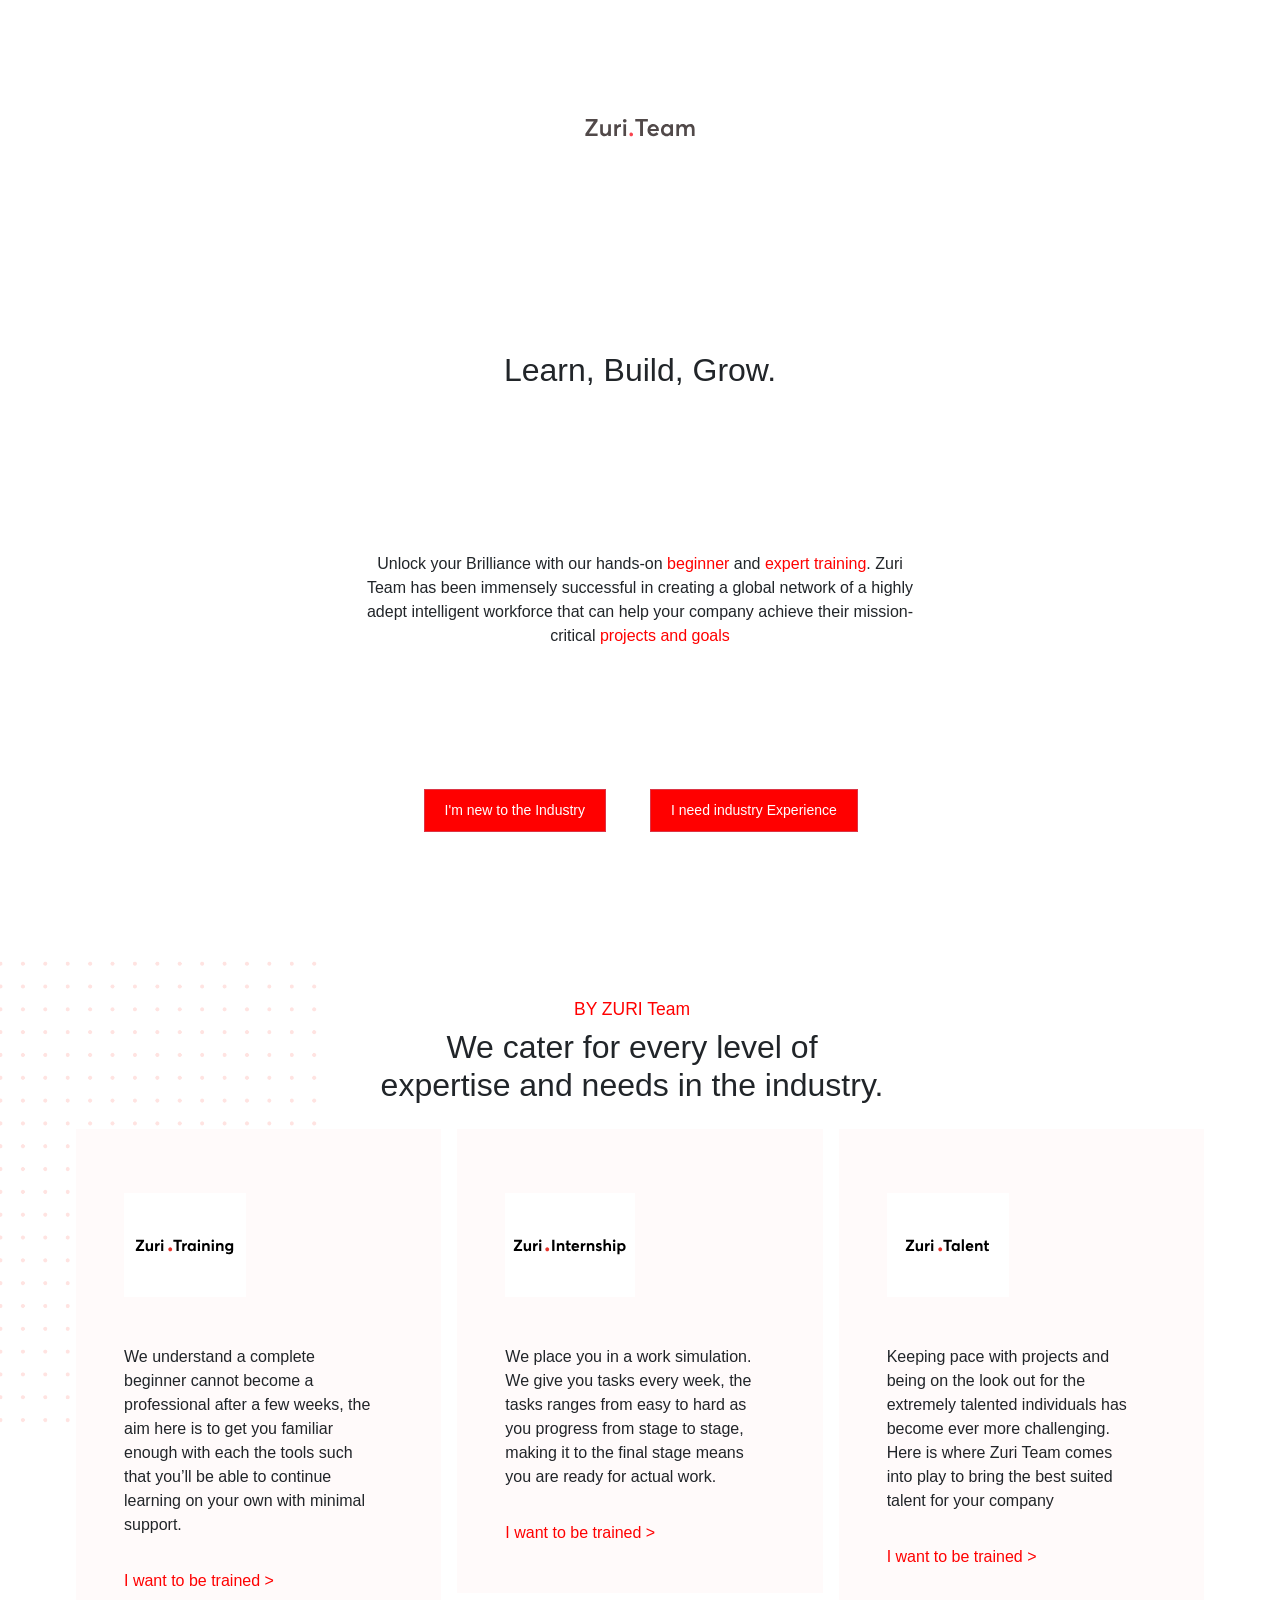
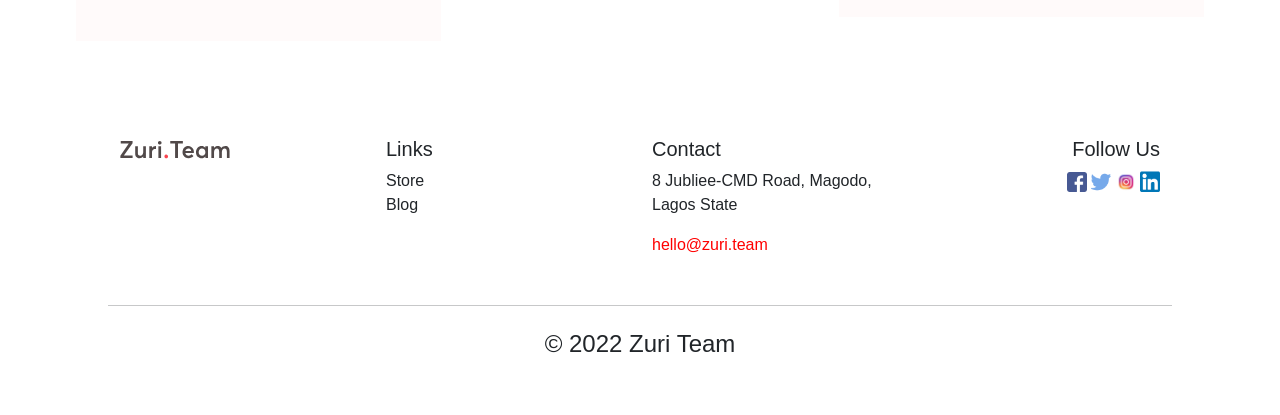
==== index.html @ 80d063a1 "Chore:Launched" ====
<!doctype html>
<html lang="en">
  <head>
    <!-- Required meta tags -->
    <meta charset="utf-8">
    <meta name="viewport" content="width=device-width, initial-scale=1">

    <!-- Bootstrap CSS -->
    <link href="https://cdn.jsdelivr.net/npm/bootstrap@5.1.3/dist/css/bootstrap.min.css" rel="stylesheet" integrity="sha384-1BmE4kWBq78iYhFldvKuhfTAU6auU8tT94WrHftjDbrCEXSU1oBoqyl2QvZ6jIW3" crossorigin="anonymous">

    <link rel="stylesheet" href="https://cdnjs.cloudflare.com/ajax/libs/font-awesome/4.7.0/css/font-awesome.min.css">
    <link rel="stylesheet" href="https://cdn.jsdelivr.net/npm/bootstrap-icons@1.8.2/font/bootstrap-icons.css">
    <link rel="stylesheet" type="text/css" href="mainstyle.css">

    <!-- favicons -->
    <link rel="icon" type="image/png" sizes="32x32" href="./assets/f2/favicon-32x32.png">
    <link rel="icon" type="image/png" sizes="16x16" href="./assets/f2/favicon-16x16.png">

    <title>Hello, world!</title>
    </head>

    <body>
        <div class="container-fluid">
            <div class="row gap-2 m-sm-2 m-md-3 m-lg-5 header">
                <div class="col-12 text-center">
                    <img class="header-img" src="./images/zuri-logo-full.svg" alt="Zuri.Team">
                </div>
                <div class="col-12 text-center">
                    <h2 class="text-bold header-bold">
                        Learn, Build, Grow.
                    </h2>
                </div>
                <div class="col-8 ms-auto me-auto text-center">
                    <p class="ps-sm-3 ps-md-5 pe-sm-3 pe-md-5 ms-sm-3 ms-lg-5 me-sm-3 me-lg-5">
                        Unlock your Brilliance with our hands-on <a href="to zuri files" class="link">beginner</a> and <a href="https://internship.zuri.team/" class="link">expert training</a>. Zuri Team has been immensely successful in creating a global network of a highly adept intelligent workforce that can help your company achieve their mission-critical <a href="to zuri.talent" class="link">projects and goals</a> 
                    </p>
                </div>
                <div class="row">
                    <div class="col-6 text-end">
                        <a href="./zuri_final_3/index.html" class="link text-center">
                            <button class="btn btn-1 btn-sm btn-danger">I'm new to the Industry</button>
                        </a>
                    </div>
                    <div class="col-6">
                        <a href="./zuri_final_2/index.html" class="link text-center">
                            <button class="btn btn-1 btn-sm btn-danger">I need industry Experience</button>
                        </a>
                    </div>
                </div>
            </div>


            <div class="row m-sm-2 m-md-3 m-lg-5 mb-5 mb-sm-5 pe-3">
                <div class="col-12 text-center">
                    <h5><small>BY ZURI Team</small></h5>
                    <h2 class="col-8 ms-auto me-auto text-center">
                        We cater for every level of <br> expertise and needs in the industry.
                    </h2>
                </div>

                <img class="left-img" src="./images/left_bvmv7q.png" alt="">     

                <div class="col-sm-12 col-md-6 col-lg-4 pt-3 ps-3 pe-0 mb-5">
                    <div class="p-5 pb-sm-2 card-body">
        
                        <img class="pb-5 pt-3" src="./images/zuri-training-img.svg" alt="">
                        <p class="pe-3 pb-3">
                            We understand a complete beginner cannot become a professional after a few weeks, the aim here is to get you familiar enough with each the tools such that you’ll be able to continue learning on your own with minimal support.
                        </p>
                        <p class="pb-4">
                            <a href="./zuri_final_2/index.html" class="link">
                                I want to be trained >
                            </a>
                        </p>
        
                    </div>
                </div>
                <div class="col-sm-12 col-md-6 col-lg-4 pt-3 ps-3 pe-0">
                    <div class="p-5 pb-sm-2 card-body">
        
                        <img class="pb-5 pt-3" src="./images/zuri-internship-img.svg" alt="">
                        <p class="pe-3 pb-3">
                            We place you in a work simulation. We give you tasks every week, the tasks ranges from easy to hard as you progress from stage to stage, making it to the final stage means you are ready for actual work.
                        </p>
                        <p class="pb-4">
                            <a href="./zuri_final_3/index.html" class="link">
                                I want to be trained >
                            </a>
                        </p>
        
                    </div>
                </div>
                <div class="col-sm-12 col-md-6 col-lg-4 pt-3 ps-3 pe-0">
                    <div class="p-5 pb-sm-2 card-body">
        
                        <img class="pb-5 pt-3" src="./images/zuri-talent-img.svg" alt="">
                        <p class="pe-3 pb-3">
                            Keeping pace with projects and being on the look out for the extremely talented individuals has become ever more challenging. Here is where Zuri Team comes into play to bring the best suited talent for your company
                        </p>
                        <p class="pb-4">
                            <a href="./zuri_final_2/index.html" class="link">
                                I want to be trained >
                            </a>
                        </p>
        
                    </div>
                </div>

                
            </div>

            <div class="row m-sm-2 m-md-3 m-lg-5 ps-5 pe-5 text-start">
                <div class="col-sm-6 col-md-3 mb-5">
                    <img src="./images/zuri-logo-full.svg" alt="">
                </div>
                <div class="col-sm-6 col-md-3 mb-5">
                    <h5 class="">Links</h5>
                    <ul>
                        <li>Store</li>
                        <li>Blog</li>
                    </ul>
                </div>
                <div class="col-sm-6 col-md-3 mb-5">
                    <h5>Contact</h5>
                    <p>8 Jubliee-CMD Road, Magodo,
                        Lagos State</p>
                    <a href="mailto:hello@zuri.team">hello@zuri.team</a>
                </div>
                <div class="col-sm-6 col-md-3 socials text-end mb-5">
                    <h5>Follow Us</h5>
                    <img src="./images/fb.png" alt="facebook" width="20">
                    <img src="./images/twitter.png" alt="twitter" width="20">
                    <img src="./images/IG.png" alt="instagram" width="20">
                    <img src="./images/in.png" alt="linkedIn" width="20">
                </div>
                <hr>
                <div class="col-12 text-center">

                    <h4 class="pt-2">&copy; 2022 Zuri Team</h4>
                </div>
            </div>

        </div>



        <script src="https://cdn.jsdelivr.net/npm/bootstrap@5.1.3/dist/js/bootstrap.bundle.min.js" integrity="sha384-ka7Sk0Gln4gmtz2MlQnikT1wXgYsOg+OMhuP+IlRH9sENBO0LRn5q+8nbTov4+1p" crossorigin="anonymous"></script>
        <script src="./assets/js/script.js"></script>

    </body>
</html>
---- mainstyle.css ----
@font-face {
    font-family: Averta;
    src: url(https://res.cloudinary.com/dafsch2zs/raw/upload/v1596618987/Zuri%20Landing/AvertaDemoPECuttedDemo-Regular_dghpn7.otf);
}

* {
    box-sizing: border-box;
    font-family: Averta, sans-serif;
    font-size: 16px;
}
li{
    list-style: none;
}
a{
    text-decoration: none;
}
.header{
    height: 100vh;
}
.header-img{
    margin: 70px auto 100px !important;
}
.header-bold{
    padding-bottom: 40px;
}
.header-text{
    padding: 10px 200px;
    margin-bottom: 70px;
}

a {
    color: red;
    text-decoration: none;
}
.btn{
    margin: 10px ;
    padding: 10px 20px !important;
}
.btn-1{
    background-color: red;
    color: white;
    border-radius: 0px !important;
}
.btn-1:hover{
    background-color: white;
    color: red;
}
.btn-2{
    background-color:white ;
    color: red;
    border-radius: 0px !important;
    border: 1px solid red;
}
.btn-2:hover{
    background-color: red;
    color: white;
}

.body{
    margin-top: 100px;
    height: 100vh;
}
.card-body{
    background-color: #fffafa;
}
small{
    color: red;
}
.body-text{
    padding: 5px 100px 5px 100px;
    line-height: 6vh;
}

.cards{
    padding: 60px 100px 30px;
}
.left-img, .right-img{
    position: absolute;
    z-index: -1;
    transform: scale(.3);
}
.left-img{
    top: 47vh;
    left: -40%;
}
.right-img{
    top: 47vh;
    right: -34.5%;
}


.footer{
    height: 80vh;
}
.footer .row{
    padding-bottom: 80px;
    border-bottom: 1px solid black;
}
.footer .socials img{
    transform: scale(.3);
}

ul{
    padding: 0px !important;
}
.icons{
    display: grid;
    gap: 3px;
    grid-template-columns: 1fr 1fr 1fr 1fr;
    align-items: center;
}
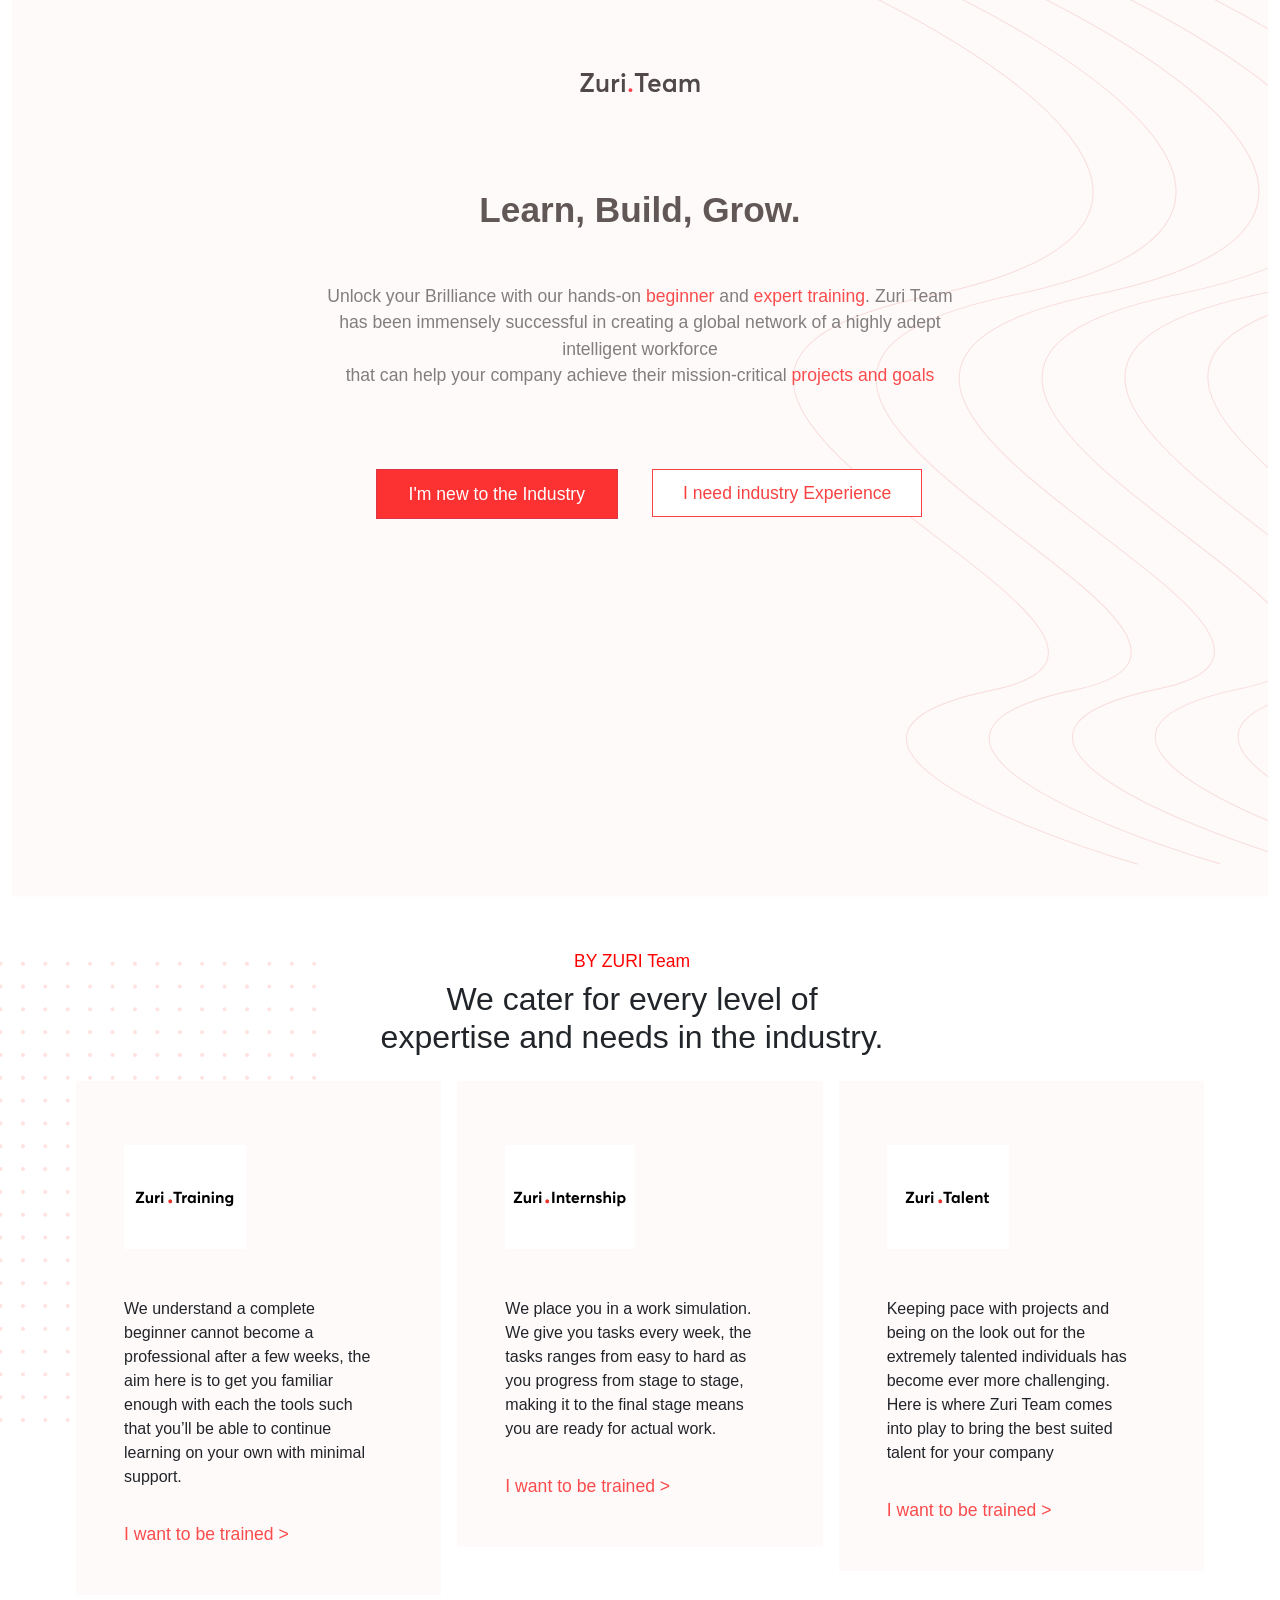
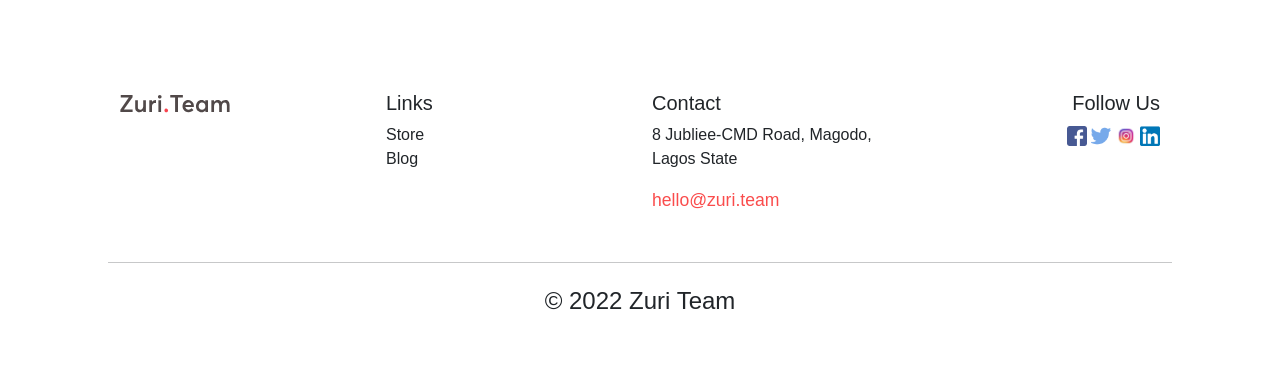
==== commit 62ae9675: "fixed header" ====
--- a/index.html
+++ b/index.html
@@ -1,12 +1,14 @@
 <!doctype html>
 <html lang="en">
-  <head>
+
+<head>
     <!-- Required meta tags -->
     <meta charset="utf-8">
     <meta name="viewport" content="width=device-width, initial-scale=1">
 
     <!-- Bootstrap CSS -->
-    <link href="https://cdn.jsdelivr.net/npm/bootstrap@5.1.3/dist/css/bootstrap.min.css" rel="stylesheet" integrity="sha384-1BmE4kWBq78iYhFldvKuhfTAU6auU8tT94WrHftjDbrCEXSU1oBoqyl2QvZ6jIW3" crossorigin="anonymous">
+    <link href="https://cdn.jsdelivr.net/npm/bootstrap@5.1.3/dist/css/bootstrap.min.css" rel="stylesheet"
+        integrity="sha384-1BmE4kWBq78iYhFldvKuhfTAU6auU8tT94WrHftjDbrCEXSU1oBoqyl2QvZ6jIW3" crossorigin="anonymous">
 
     <link rel="stylesheet" href="https://cdnjs.cloudflare.com/ajax/libs/font-awesome/4.7.0/css/font-awesome.min.css">
     <link rel="stylesheet" href="https://cdn.jsdelivr.net/npm/bootstrap-icons@1.8.2/font/bootstrap-icons.css">
@@ -16,136 +18,150 @@
     <link rel="icon" type="image/png" sizes="32x32" href="./assets/f2/favicon-32x32.png">
     <link rel="icon" type="image/png" sizes="16x16" href="./assets/f2/favicon-16x16.png">
 
-    <title>Hello, world!</title>
-    </head>
+    <title>Zuri| learn, build, grow</title>
+</head>
 
-    <body>
-        <div class="container-fluid">
-            <div class="row gap-2 m-sm-2 m-md-3 m-lg-5 header">
-                <div class="col-12 text-center">
-                    <img class="header-img" src="./images/zuri-logo-full.svg" alt="Zuri.Team">
+<body>
+    <div class="container-fluid">
+        <!--row gap-2 m-sm-2 m-md-3 m-lg-5-->
+        <div class=" header">
+            <div class="col-12 text-center">
+                <img class="header-img" src="./images/zuri-logo-full.svg" alt="Zuri.Team">
+            </div>
+            <div class="col-12 text-center">
+                <h2 class="text-bold header-bold">
+                    Learn, Build, Grow.
+                </h2>
+            </div>
+            <div class="col-8 ms-auto me-auto text-center">
+                <p class="ps-sm-3 ps-md-5 pe-sm-3 pe-md-5 ms-sm-3 ms-lg-5 me-sm-3 me-lg-5">
+                    Unlock your Brilliance with our hands-on <a href="to zuri files" class="link">beginner</a> and <a
+                        href="https://internship.zuri.team/" class="link">expert training</a>. Zuri Team has been
+                    immensely successful in creating a global network of a highly adept intelligent workforce <br> that can
+                    help your company achieve their mission-critical <a href="to zuri.talent" class="link">projects and
+                        goals</a>
+                </p>
+            </div>
+            <div class="row">
+                <div class="col-6 text-end">
+                    <a href="./zuri_final_3/index.html" class="link text-center">
+                        <button class="btn btn-1 btn-sm btn-danger">I'm new to the Industry</button>
+                    </a>
                 </div>
-                <div class="col-12 text-center">
-                    <h2 class="text-bold header-bold">
-                        Learn, Build, Grow.
-                    </h2>
+                <div class="col-6">
+                    <a href="./zuri_final_2/index.html" class="link text-center">
+                        <button class="btn btn-2 btn-sm btn-danger">I need industry Experience</button>
+                    </a>
                 </div>
-                <div class="col-8 ms-auto me-auto text-center">
-                    <p class="ps-sm-3 ps-md-5 pe-sm-3 pe-md-5 ms-sm-3 ms-lg-5 me-sm-3 me-lg-5">
-                        Unlock your Brilliance with our hands-on <a href="to zuri files" class="link">beginner</a> and <a href="https://internship.zuri.team/" class="link">expert training</a>. Zuri Team has been immensely successful in creating a global network of a highly adept intelligent workforce that can help your company achieve their mission-critical <a href="to zuri.talent" class="link">projects and goals</a> 
+            </div>
+        </div>
+
+
+        <div class="row m-sm-2 m-md-3 m-lg-5 mb-5 mb-sm-5 pe-3">
+            <div class="col-12 text-center">
+                <h5><small>BY ZURI Team</small></h5>
+                <h2 class="col-8 ms-auto me-auto text-center">
+                    We cater for every level of <br> expertise and needs in the industry.
+                </h2>
+            </div>
+
+            <img class="left-img" src="./images/left_bvmv7q.png" alt="">
+
+            <div class="col-sm-12 col-md-6 col-lg-4 pt-3 ps-3 pe-0 mb-5">
+                <div class="p-5 pb-sm-2 card-body">
+
+                    <img class="pb-5 pt-3" src="./images/zuri-training-img.svg" alt="">
+                    <p class="pe-3 pb-3">
+                        We understand a complete beginner cannot become a professional after a few weeks, the aim here
+                        is to get you familiar enough with each the tools such that you’ll be able to continue learning
+                        on your own with minimal support.
                     </p>
+                    <p class="pb-4">
+                        <a href="./zuri_final_2/index.html" class="link">
+                            I want to be trained >
+                        </a>
+                    </p>
+
                 </div>
-                <div class="row">
-                    <div class="col-6 text-end">
-                        <a href="./zuri_final_3/index.html" class="link text-center">
-                            <button class="btn btn-1 btn-sm btn-danger">I'm new to the Industry</button>
+            </div>
+            <div class="col-sm-12 col-md-6 col-lg-4 pt-3 ps-3 pe-0">
+                <div class="p-5 pb-sm-2 card-body">
+
+                    <img class="pb-5 pt-3" src="./images/zuri-internship-img.svg" alt="">
+                    <p class="pe-3 pb-3">
+                        We place you in a work simulation. We give you tasks every week, the tasks ranges from easy to
+                        hard as you progress from stage to stage, making it to the final stage means you are ready for
+                        actual work.
+                    </p>
+                    <p class="pb-4">
+                        <a href="./zuri_final_3/index.html" class="link">
+                            I want to be trained >
                         </a>
-                    </div>
-                    <div class="col-6">
-                        <a href="./zuri_final_2/index.html" class="link text-center">
-                            <button class="btn btn-1 btn-sm btn-danger">I need industry Experience</button>
+                    </p>
+
+                </div>
+            </div>
+            <div class="col-sm-12 col-md-6 col-lg-4 pt-3 ps-3 pe-0">
+                <div class="p-5 pb-sm-2 card-body">
+
+                    <img class="pb-5 pt-3" src="./images/zuri-talent-img.svg" alt="">
+                    <p class="pe-3 pb-3">
+                        Keeping pace with projects and being on the look out for the extremely talented individuals has
+                        become ever more challenging. Here is where Zuri Team comes into play to bring the best suited
+                        talent for your company
+                    </p>
+                    <p class="pb-4">
+                        <a href="./zuri_final_2/index.html" class="link">
+                            I want to be trained >
                         </a>
-                    </div>
+                    </p>
+
                 </div>
             </div>
 
 
-            <div class="row m-sm-2 m-md-3 m-lg-5 mb-5 mb-sm-5 pe-3">
-                <div class="col-12 text-center">
-                    <h5><small>BY ZURI Team</small></h5>
-                    <h2 class="col-8 ms-auto me-auto text-center">
-                        We cater for every level of <br> expertise and needs in the industry.
-                    </h2>
-                </div>
+        </div>
 
-                <img class="left-img" src="./images/left_bvmv7q.png" alt="">     
+        <div class="row m-sm-2 m-md-3 m-lg-5 ps-5 pe-5 text-start">
+            <div class="col-sm-6 col-md-3 mb-5">
+                <img src="./images/zuri-logo-full.svg" alt="">
+            </div>
+            <div class="col-sm-6 col-md-3 mb-5">
+                <h5 class="">Links</h5>
+                <ul>
+                    <li>Store</li>
+                    <li>Blog</li>
+                </ul>
+            </div>
+            <div class="col-sm-6 col-md-3 mb-5">
+                <h5>Contact</h5>
+                <p>8 Jubliee-CMD Road, Magodo,
+                    Lagos State</p>
+                <a href="mailto:hello@zuri.team">hello@zuri.team</a>
+            </div>
+            <div class="col-sm-6 col-md-3 socials text-end mb-5">
+                <h5>Follow Us</h5>
+                <img src="./images/fb.png" alt="facebook" width="20">
+                <img src="./images/twitter.png" alt="twitter" width="20">
+                <img src="./images/IG.png" alt="instagram" width="20">
+                <img src="./images/in.png" alt="linkedIn" width="20">
+            </div>
+            <hr>
+            <div class="col-12 text-center">
 
-                <div class="col-sm-12 col-md-6 col-lg-4 pt-3 ps-3 pe-0 mb-5">
-                    <div class="p-5 pb-sm-2 card-body">
-        
-                        <img class="pb-5 pt-3" src="./images/zuri-training-img.svg" alt="">
-                        <p class="pe-3 pb-3">
-                            We understand a complete beginner cannot become a professional after a few weeks, the aim here is to get you familiar enough with each the tools such that you’ll be able to continue learning on your own with minimal support.
-                        </p>
-                        <p class="pb-4">
-                            <a href="./zuri_final_2/index.html" class="link">
-                                I want to be trained >
-                            </a>
-                        </p>
-        
-                    </div>
-                </div>
-                <div class="col-sm-12 col-md-6 col-lg-4 pt-3 ps-3 pe-0">
-                    <div class="p-5 pb-sm-2 card-body">
-        
-                        <img class="pb-5 pt-3" src="./images/zuri-internship-img.svg" alt="">
-                        <p class="pe-3 pb-3">
-                            We place you in a work simulation. We give you tasks every week, the tasks ranges from easy to hard as you progress from stage to stage, making it to the final stage means you are ready for actual work.
-                        </p>
-                        <p class="pb-4">
-                            <a href="./zuri_final_3/index.html" class="link">
-                                I want to be trained >
-                            </a>
-                        </p>
-        
-                    </div>
-                </div>
-                <div class="col-sm-12 col-md-6 col-lg-4 pt-3 ps-3 pe-0">
-                    <div class="p-5 pb-sm-2 card-body">
-        
-                        <img class="pb-5 pt-3" src="./images/zuri-talent-img.svg" alt="">
-                        <p class="pe-3 pb-3">
-                            Keeping pace with projects and being on the look out for the extremely talented individuals has become ever more challenging. Here is where Zuri Team comes into play to bring the best suited talent for your company
-                        </p>
-                        <p class="pb-4">
-                            <a href="./zuri_final_2/index.html" class="link">
-                                I want to be trained >
-                            </a>
-                        </p>
-        
-                    </div>
-                </div>
+                <h4 class="pt-2">&copy; 2022 Zuri Team</h4>
+            </div>
+        </div>
 
-                
-            </div>
-
-            <div class="row m-sm-2 m-md-3 m-lg-5 ps-5 pe-5 text-start">
-                <div class="col-sm-6 col-md-3 mb-5">
-                    <img src="./images/zuri-logo-full.svg" alt="">
-                </div>
-                <div class="col-sm-6 col-md-3 mb-5">
-                    <h5 class="">Links</h5>
-                    <ul>
-                        <li>Store</li>
-                        <li>Blog</li>
-                    </ul>
-                </div>
-                <div class="col-sm-6 col-md-3 mb-5">
-                    <h5>Contact</h5>
-                    <p>8 Jubliee-CMD Road, Magodo,
-                        Lagos State</p>
-                    <a href="mailto:hello@zuri.team">hello@zuri.team</a>
-                </div>
-                <div class="col-sm-6 col-md-3 socials text-end mb-5">
-                    <h5>Follow Us</h5>
-                    <img src="./images/fb.png" alt="facebook" width="20">
-                    <img src="./images/twitter.png" alt="twitter" width="20">
-                    <img src="./images/IG.png" alt="instagram" width="20">
-                    <img src="./images/in.png" alt="linkedIn" width="20">
-                </div>
-                <hr>
-                <div class="col-12 text-center">
-
-                    <h4 class="pt-2">&copy; 2022 Zuri Team</h4>
-                </div>
-            </div>
-
-        </div>
+    </div>
 
 
 
-        <script src="https://cdn.jsdelivr.net/npm/bootstrap@5.1.3/dist/js/bootstrap.bundle.min.js" integrity="sha384-ka7Sk0Gln4gmtz2MlQnikT1wXgYsOg+OMhuP+IlRH9sENBO0LRn5q+8nbTov4+1p" crossorigin="anonymous"></script>
-        <script src="./assets/js/script.js"></script>
+    <script src="https://cdn.jsdelivr.net/npm/bootstrap@5.1.3/dist/js/bootstrap.bundle.min.js"
+        integrity="sha384-ka7Sk0Gln4gmtz2MlQnikT1wXgYsOg+OMhuP+IlRH9sENBO0LRn5q+8nbTov4+1p"
+        crossorigin="anonymous"></script>
+    <script src="./assets/js/script.js"></script>
 
-    </body>
-</html>
+</body>
+
+</html>
--- a/mainstyle.css
+++ b/mainstyle.css
@@ -16,43 +16,62 @@
 }
 .header{
     height: 100vh;
+    background-image: url(images/hero-bg.svg);
+    background-size: cover;
+    
 }
 .header-img{
-    margin: 70px auto 100px !important;
+    margin: 4.5rem auto 6rem !important;
+   width: 7.5rem;
 }
 .header-bold{
-    padding-bottom: 40px;
+    padding-bottom: 20px;
+    font-weight: 600;
+    font-size: 2.2rem;
+    color: rgb(97, 87, 87);
 }
-.header-text{
-    padding: 10px 200px;
-    margin-bottom: 70px;
+.ps-sm-3{
+    color: rgb(129, 126, 126);
+    font-weight: 400;
+    font-size: 1.1rem;
+    padding-top: 1.5rem;
+    margin-bottom: 4.5rem;
 }
 
 a {
-    color: red;
+    color: rgb(250, 76, 76);
     text-decoration: none;
+    font-size: 1.1rem;
+}
+a:hover{
+    color: rgb(255, 100, 100);
 }
 .btn{
-    margin: 10px ;
-    padding: 10px 20px !important;
+    margin-top: 0.5rem;
+    font-size: 1.1rem;
+    padding: 10px 30px !important;
+    
 }
 .btn-1{
-    background-color: red;
+    background-color: rgb(252, 50, 50);
     color: white;
     border-radius: 0px !important;
+    margin-right: 10px;
+    padding: 11px 32px !important;
+    margin-left: -5px;
 }
 .btn-1:hover{
     background-color: white;
-    color: red;
+    color: rgb(248, 66, 66);
 }
 .btn-2{
     background-color:white ;
-    color: red;
+    color: rgb(248, 66, 66);
     border-radius: 0px !important;
-    border: 1px solid red;
+    border: 1px solid rgb(248, 66, 66);
 }
 .btn-2:hover{
-    background-color: red;
+    background-color: rgb(248, 66, 66);
     color: white;
 }
 
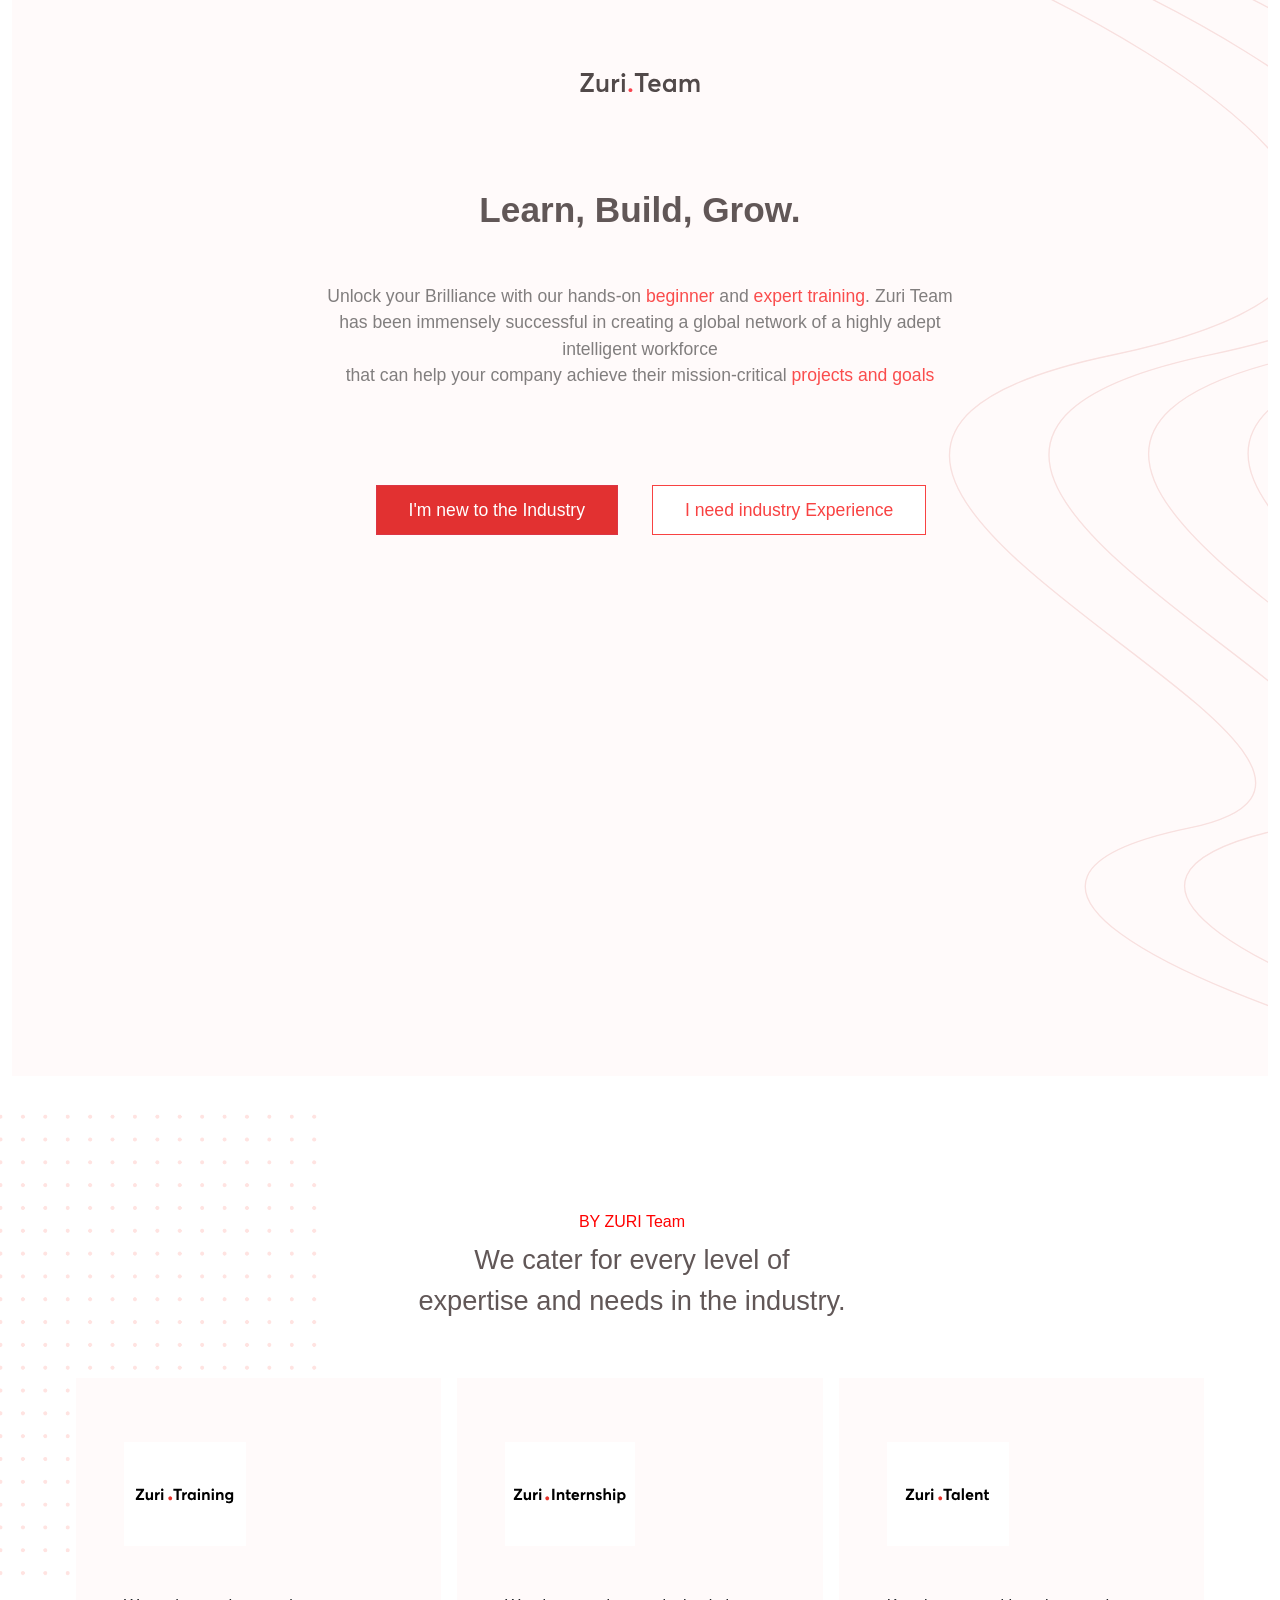
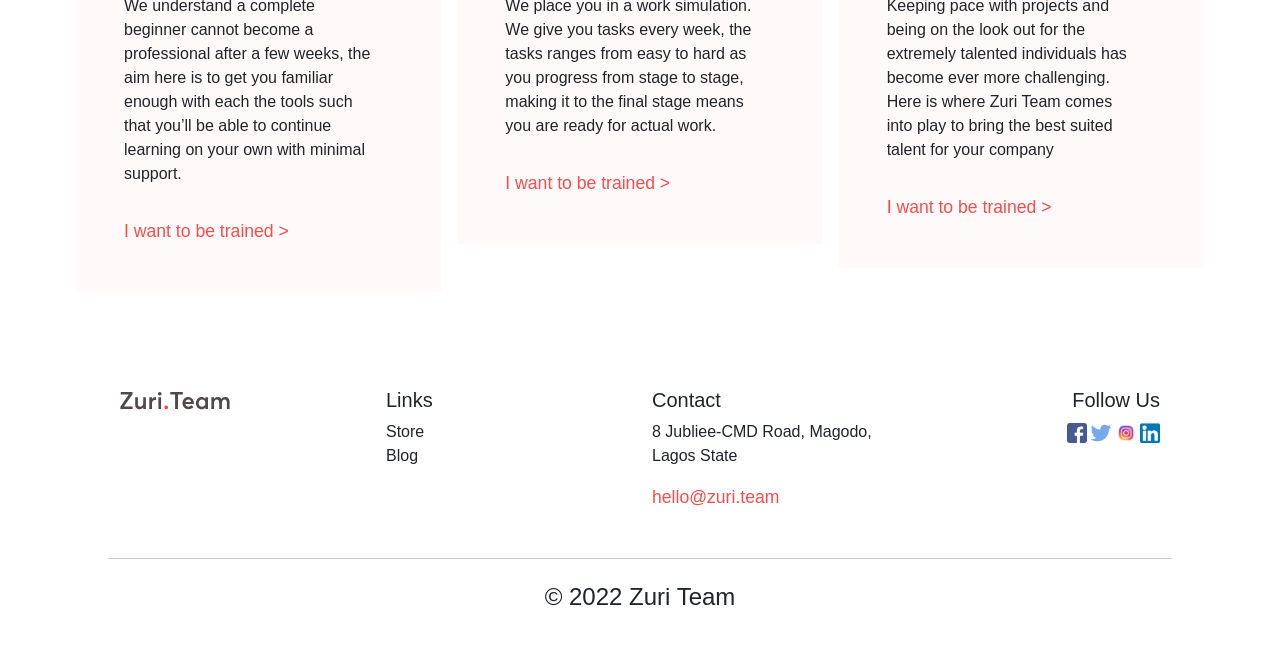
==== commit 84043721: "fixed header" ====
--- a/index.html
+++ b/index.html
@@ -57,10 +57,10 @@
         </div>
 
 
-        <div class="row m-sm-2 m-md-3 m-lg-5 mb-5 mb-sm-5 pe-3">
-            <div class="col-12 text-center">
+        <div class="row m-sm-2 m-md-3 m-lg-5 mt-5 mb-5 mb-sm-5 pe-3">
+            <div class="col-12 text-center head">
                 <h5><small>BY ZURI Team</small></h5>
-                <h2 class="col-8 ms-auto me-auto text-center">
+                <h2 class="col-8 ms-auto me-auto text-center head-text">
                     We cater for every level of <br> expertise and needs in the industry.
                 </h2>
             </div>
--- a/mainstyle.css
+++ b/mainstyle.css
@@ -15,7 +15,7 @@
     text-decoration: none;
 }
 .header{
-    height: 100vh;
+    height: 120vh;
     background-image: url(images/hero-bg.svg);
     background-size: cover;
     
@@ -35,7 +35,7 @@
     font-weight: 400;
     font-size: 1.1rem;
     padding-top: 1.5rem;
-    margin-bottom: 4.5rem;
+    margin-bottom: 5rem;
 }
 
 a {
@@ -47,17 +47,15 @@
     color: rgb(255, 100, 100);
 }
 .btn{
-    margin-top: 0.5rem;
+    margin-top: 1rem;
     font-size: 1.1rem;
-    padding: 10px 30px !important;
-    
+    padding: 11px 32px !important;
 }
 .btn-1{
-    background-color: rgb(252, 50, 50);
+    background-color: rgb(226, 49, 49);
     color: white;
     border-radius: 0px !important;
     margin-right: 10px;
-    padding: 11px 32px !important;
     margin-left: -5px;
 }
 .btn-1:hover{
@@ -75,21 +73,26 @@
     color: white;
 }
 
-.body{
-    margin-top: 100px;
-    height: 100vh;
+.head{
+    margin-top: 5rem;
 }
 .card-body{
     background-color: #fffafa;
 }
 small{
     color: red;
+    font-size: 1rem;
 }
 .body-text{
     padding: 5px 100px 5px 100px;
     line-height: 6vh;
 }
-
+.head-text{
+    color: rgb(97, 87, 87);
+    font-size: 1.7rem;
+    line-height: 1.5;
+    padding-bottom: 2rem;
+}
 .cards{
     padding: 60px 100px 30px;
 }
@@ -99,7 +102,7 @@
     transform: scale(.3);
 }
 .left-img{
-    top: 47vh;
+    top: 64vh;
     left: -40%;
 }
 .right-img{
